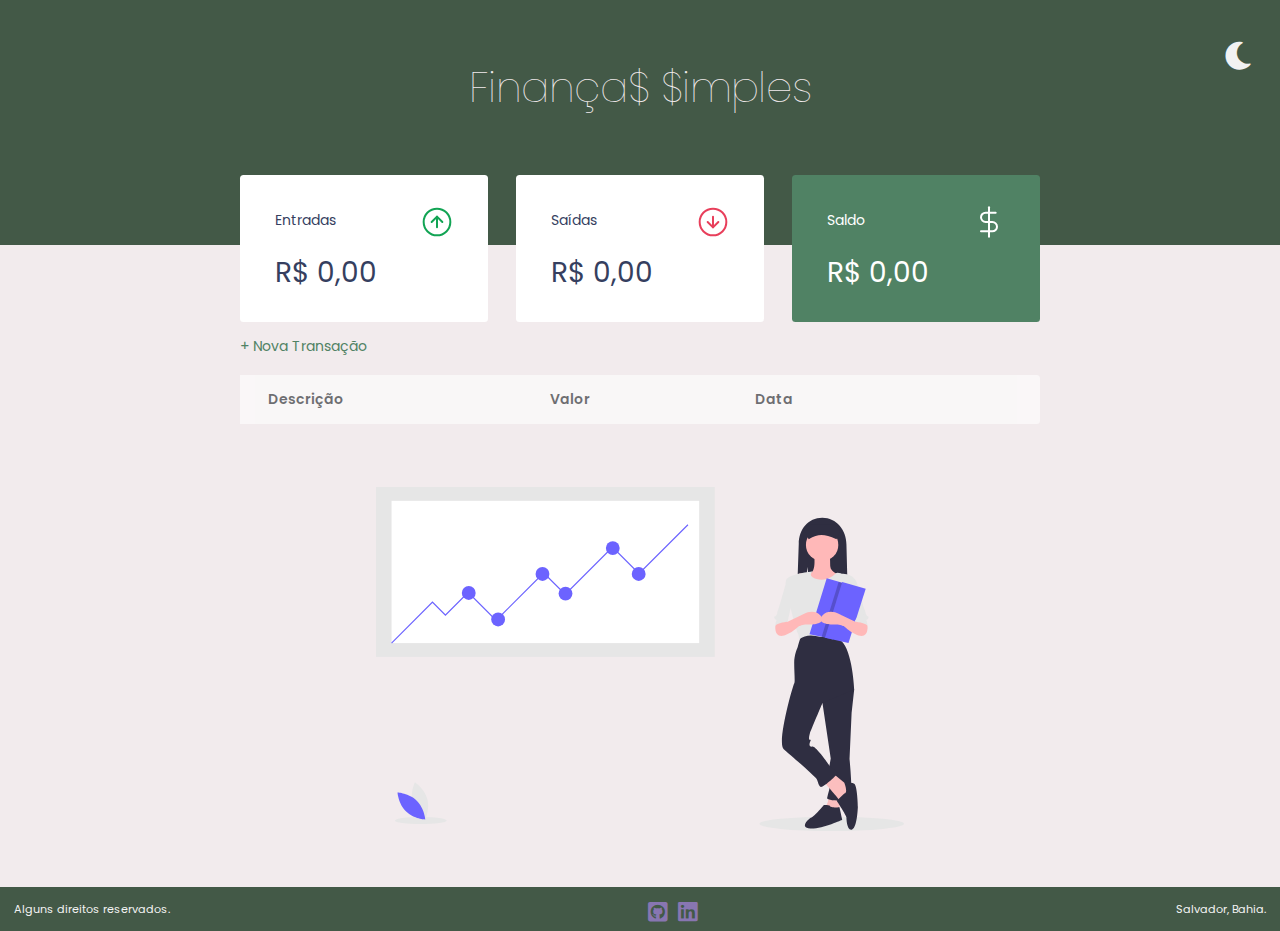
==== index.html @ 0ddb9c81 "Ferramenta de Edição concluída" ====
<!DOCTYPE html>
<html lang="pt-br">
  <head>
    <meta charset="UTF-8" />
    <meta name="viewport" content="width=device-width, initial-scale=1.0" />
    <title>FinançaS Simples</title>
    <link rel="stylesheet" type="text/css" href="./style/styles.css" />
    <link rel="preconnect" href="https://fonts.gstatic.com" />
    <link
      href="https://fonts.googleapis.com/css2?family=Poppins:ital,wght@0,100;0,200;0,400;0,700;1,100;1,400&display=swap"
      rel="stylesheet"
    />
    <link
      rel="stylesheet"
      href="https://cdnjs.cloudflare.com/ajax/libs/font-awesome/5.11.2/css/all.css"
    />
  </head>
  <body>
    <header>
      <div>
        <h1 id="logo">Finança$ $imples</h1>
      </div>

      <div class="btnTheme">
        <i id="dayNight" class="whiteMoon fas fa-moon fa-2x"></i>
      </div>
    </header>

    <main class="container">
      <div class="mainData">
        <section id="balance">
          <h2 class="sr-only">Balanço</h2>

          <div class="card">
            <div class='imgCard'>
              <h3>Entradas</h3>
              <img class='icone' src="./images/income.svg" alt="imagem de entradas" />
            </div>
              <p id="incomeDisplay"></p>           
          </div>
          <div class="card">
            <div class='imgCard'>
              <h3>Saídas</h3>
              <img class='icone' src="./images/expense.svg" alt="imagem de saídas" />
            </div>
            <p id="expenseDisplay"></p>          
          </div>
          <div class="card total">
            <div class='imgCard'>
              <h3>Saldo</h3>
              <img class='icone' src="./images/assets/total.svg" alt="total" />
            </div>
            <p id="totalDisplay"></p>          
          </div>
        </section>
        <section id="transactions">
          <h2 class="sr-only">Transações</h2>
          <a onclick="Modal.openClose()" href="#" class="button new"
            >+ Nova Transação</a
          >

          <table id="data-table">
            <thead>
              <tr>
                <th>Descrição</th>
                <th>Valor</th>
                <th>Data</th>
                <th class='smallerColumn'></th>
                <th class='smallerColumn'></th>
              </tr>
            </thead>
            <tbody></tbody>
          </table>
        </section>
      </div>

      <div class="divImgCenter">
        <img class="centerImage" src="./images/painel.svg" alt="painel" />
      </div>
    </main>

    <div class="modal-overlay">
      <div class="modal">
        <div id="form">
          <h2 class="h2">Nova Transação</h2>
          <form action="" onsubmit="Form.submit(event)">
            <div class="input-group">
              <label class="sr-only" for="description">Descrição</label>
              <input
                type="text"
                id="description"
                name="description"
                placeholder="Descrição"
              />
            </div>

            <div class="input-group">
              <label class="sr-only" for="amount">Valor</label>
              <input
                step="0.01"
                type="number"
                id="amount"
                name="amount"
                placeholder="0,00"
              />
              <small class="help-info"
                >Use o sinal - (negativo) para despesas e o sinal , (vírgula)
                para casas decimais.</small
              >
            </div>

            <div class="input-group">
              <label class="sr-only" for="date">Descrição</label>
              <input
                type="date"
                id="date"
                name="date"
                placeholder="01/01/2021"
                max="2999-01-01"
              />
            </div>

            <div class="input-group actions">
              <a onclick="Modal.openClose()" href="#" class="button cancel"
                ><span>Cancelar</span></a
              >
              <button id="savebtn">Salvar</button>
            </div>
          </form>
        </div>
      </div>
    </div>

    <footer>
      <div class='genericText'>
        Alguns direitos reservados.
      </div>
        <div class= 'socialMedia'>
            <a class='git' href="https://github.com/felipeblobo"><i class="fab fa-github-square fa-2x me-2"  style="color:#987dcad0;"></i></a>
            <a href="https://www.linkedin.com/in/felipelobo23/"><i class="fab fa-linkedin fa-2x" style="color:#987dcad0;"></i></a>
        </div>
        <div class= 'city'>
          Salvador, Bahia.
        </div>   
      
    </footer>

    <script type="text/javascript" src="./scripts/script.js"></script>
    <script type="text/javascript" src="./scripts/theme.js"></script>

  </body>
</html>

        <!-- <section>
         <form action="">
            <div class="form-group">

              <label for="firstDate">Data inicial</label>
              <input 
                type="date" 
                id="firstDate"
                class="date-range-filter"
                placeholder="01/01/2021">
            </div>
            <div class="form-group">
              <label for="lastDate">Data final</label>
              <input 
                type="date" 
                id="lastDate"
                class="date-range-filter"
                placeholder="30/01/2021">
            </div>
            <button type="submit">Pesquisar</button>
         </form>
       

        </section> -->
---- style/styles.css ----
/* -----------Global----------------- */
:root {
  --darkColor: #363f5f;
  --green: #508264;
  --kindPurple: #C0A4B5;
  --whiteBody: #F2EBED;
  --hoverGreen: #45A764;
  --cancelColor: #e92929a6;
  --hoverRed: #e41111;
  --strongGreen: #435947;
  --whiteVariation: #f2f2f2;
  --incomeColor: #276A39;
  --expenseColor: #e92929;
  --modalColor: #f0f2f5;
  --inputColor: #c5c5c5;
  --darkTitle: #e9e8ec;
  --darkModal: #151a22;
  --darkTheme: #0d1117;
  --yellow: #f3f34e;
  --edit: #6C63FF;
}

* {
  margin: 0;
  padding: 0;
  box-sizing: border-box;
}

html {
  font-size: 93.75%;
}

html::-webkit-scrollbar {
  width: 0.5rem;
}

html::-webkit-scrollbar-thumb {
  background-color: var(--kindPurple);
  border-radius: 0.2rem;
}

body {
  background: var(--whiteBody);
  font-family: "Poppins", sans-serif;
}

.container {
  width: min(90vw, 800px);
  margin: auto;
}

/* -----------titles----------------- */
h1 {
  font-size: 3rem;
}
.h2 {
  margin-top: 3.2rem;
  margin-bottom: 0.8rem;
  color: var(--darkColor);
  font-weight: normal;
}

.sr-only {
  position: absolute;
  width: 1px;
  height: 1px;
  border: solid 1px solid;
  padding: 0;
  margin: -1px;
  overflow: hidden;
  clip: rect(0, 0, 0, 0);
  white-space: nowrap;
  border-width: 0;
}

/* -----------Links e Buttons----------------- */

a {
  color: var(--green);
  text-decoration: none;
}

a:hover {
  color: var(--hoverGreen);
}

.button.new {
  display: inline-block;
  margin-bottom: 0.8rem;
}

#savebtn {
  width: 100%;
  height: 50px;
  border: none;
  color: var(--whiteBody);
  background: var(--green);
  padding: 0;
  border-radius: 0.25rem;
  cursor: pointer;
  font-size: 1rem;
}

#savebtn:hover {
  background: var(--hoverGreen);
}

.button.cancel {
  line-height: 50px;
  padding: 0;
  height: 50px;
  text-align: center;
  width: 250px;
  cursor: pointer;
  color: var(--whiteBody);
  transition: all 0.5s;
  position: relative;
}

.button.cancel span {
  z-index: 2;
  display: block;
  position: absolute;
  width: 100%;
  height: 100%;
}

.button.cancel::before {
  content: "";
  position: absolute;
  top: 0;
  left: 0;
  width: 100%;
  height: 100%;
  z-index: 1;
  transition: all 0.5s;

  background-color: var(--cancelColor);

  border-radius: 0.25rem;
}

.button.cancel::after {
  content: "";
  position: absolute;
  top: 0;
  left: 0;
  width: 100%;
  height: 100%;
  z-index: 1;
  transition: all 0.5s;
  background-color: var(--cancelColor);

  border-radius: 0.25rem;
}

.button.cancel:hover::before {
  transform: rotate(-45deg);
  background-color: var(--hoverRed);
}

.button.cancel:hover::after {
  transform: rotate(45deg);
  background-color: var(--hoverRed);
}

/* -----------header----------------- */

header {
  background-color: var(--strongGreen);
  padding: 4rem 0 9rem;
  text-align: center;
}

#logo {
  font-weight: 100;
  color: var(--whiteBody);
}

/* -----------balance----------------- */

#balance {
  margin-top: -5rem;
}

#balance h2 {
  color: var(--whiteVariation);
  margin-top: 0;
}

/* -----------cards----------------- */
.card {
  background: white;
  padding: 2rem;
  border-radius: 0.25rem;
  margin-bottom: 1rem;
  color: var(--darkColor);
  justify-content: space-between;
  overflow: auto;
}

.card h3 {
  font-weight: normal;
  font-size: 1rem;
  padding: .5rem 0 0 .5rem;
}

.card p {
  font-size: 2rem;
  line-height: 3rem;
  margin-top: 1rem;
  padding: 0 0 0 0.5rem;
}

.card.total {
  background-color: var(--green);
  color: white;
}
.redCard {
  background: var(--expenseColor) !important;
  color: white;

}

.imgCard {
  display: flex;
  justify-content: space-between;
}

/* -----------imagens----------------- */
#logoImage {
  width: 7%;
}

td img {
  cursor: pointer;
}

#total-logo {
  color: white;
}

.icone {
    margin: .2rem .5rem 0 0;
}

.divImgCenter {
  display: flex;
  justify-content: center;
}

.centerImage {
  width: 80%;
  padding: 4rem;
}

/* -----------transactions----------------- */

#transactions {
  display: block;
  overflow-x: auto;
}

/* -----------table----------------- */

#data-table {
  width: 100%;
  border-spacing: 0 0.5rem;
  color: var(--kindPurple);
}

table thead tr th:firt-child,
table thead tr td:firt-child {
  border-radius: 0.25rem 0 0 0.25rem;
}

table thead tr th:last-child,
table thead tr td:last-child {
  border-radius: 0 0.25rem 0.25rem 0;
}

table th {
  background: white;
  font-weight: 600;
  padding: 1rem 2rem;
  text-align: left;
  color: var(--darkModal);
}

table tr {
  opacity: 0.6;
}
table tr:hover {
  opacity: 1;
}

table td {
  background: white;
  padding: 1rem 2rem;
}

td.description,
td.date {
  color: var(--darkColor);
}

td.income {
  color: var(--incomeColor);
}

td.expense {
  color: var(--expenseColor);
}

.smallerColumn {
  width: 5%;
}

.fa-pencil-alt {
  color: var(--edit);
  cursor: pointer;
}

/* -----------modal----------------- */
.modal-overlay {
  width: 100%;
  height: 100%;
  background-color: rgba(0, 0, 0, 0.7);
  position: fixed;
  top: 0;
  display: flex;
  align-items: center;
  justify-content: center;
  opacity: 0;
  visibility: hidden;
}

.modal-overlay.active {
  opacity: 1;
  visibility: visible;
}

.modal {
  background: var(--modalColor);
  padding: 2.4rem;
  position: relative;
  width: 80%;
  max-width: 500px;
}

/* -----------form----------------- */

#form h2 {
  margin-top: 0;
}

input {
  border: none;
  border-radius: 0.2rem;
  padding: 0.8rem;
  width: 100%;
}

.input-group {
  margin-top: 0.8rem;
}

.input-group small {
  opacity: 0.4;
  margin-top: 1rem;
}

#amount {
  margin-bottom: 0.3rem;
}

.input-group.actions {
  display: flex;
  justify-content: space-between;
  align-items: center;
  margin-top: 3rem;
}

.input-group.actions .button,
.input-group.actions #savebtn {
  width: 40%;
}

/* -----------footer----------------- */
footer {
  display: flex;
  justify-content: space-between;
  font-size: 80%;
  padding: 1rem 1rem 0.4rem 1rem;
  color: var(--whiteVariation);
  opacity: 0.6rem;
  background-color: var(--strongGreen);
}

.git {
  margin-right: 0.5rem;
}

/* -----------theme----------------- */
.btnTheme {
  position: absolute;
  right: 2rem;
  top: 3rem;
  cursor: pointer;
}

input {
  background-color: var(--inputColor);
}

.darkTitle {
  color: #858181;
}

.dark-modal {
  background-color: var(--darkModal);
  color: var(--kindPurple);
  border: 1px solid #858181;

}

.dark-theme {
  background-color: var(--darkTheme);
}

.dark-header,
.dark-footer {
  background-color: var(--darkModal);
}
.yellowSun {
  color: var(--yellow);
}
.whiteMoon {
  color: var(--whiteVariation);
}

/* -----------media query----------------- */

@media (max-width: 650px) {
  .centerImage {
    width: 100%;
    padding: 2rem;
  }

  .btnTheme {
    position: absolute;
    right: 2rem;
    top: 1rem;
  }

  footer {
    font-size: 50%;
  }
}

@media (min-width: 800px) {
  html {
    font-size: 87.5%;
    /*14px*/
  }

  #balance {
    display: grid;
    grid-template-columns: repeat(3, 1fr);
    grid-gap: 2rem;
  }
}
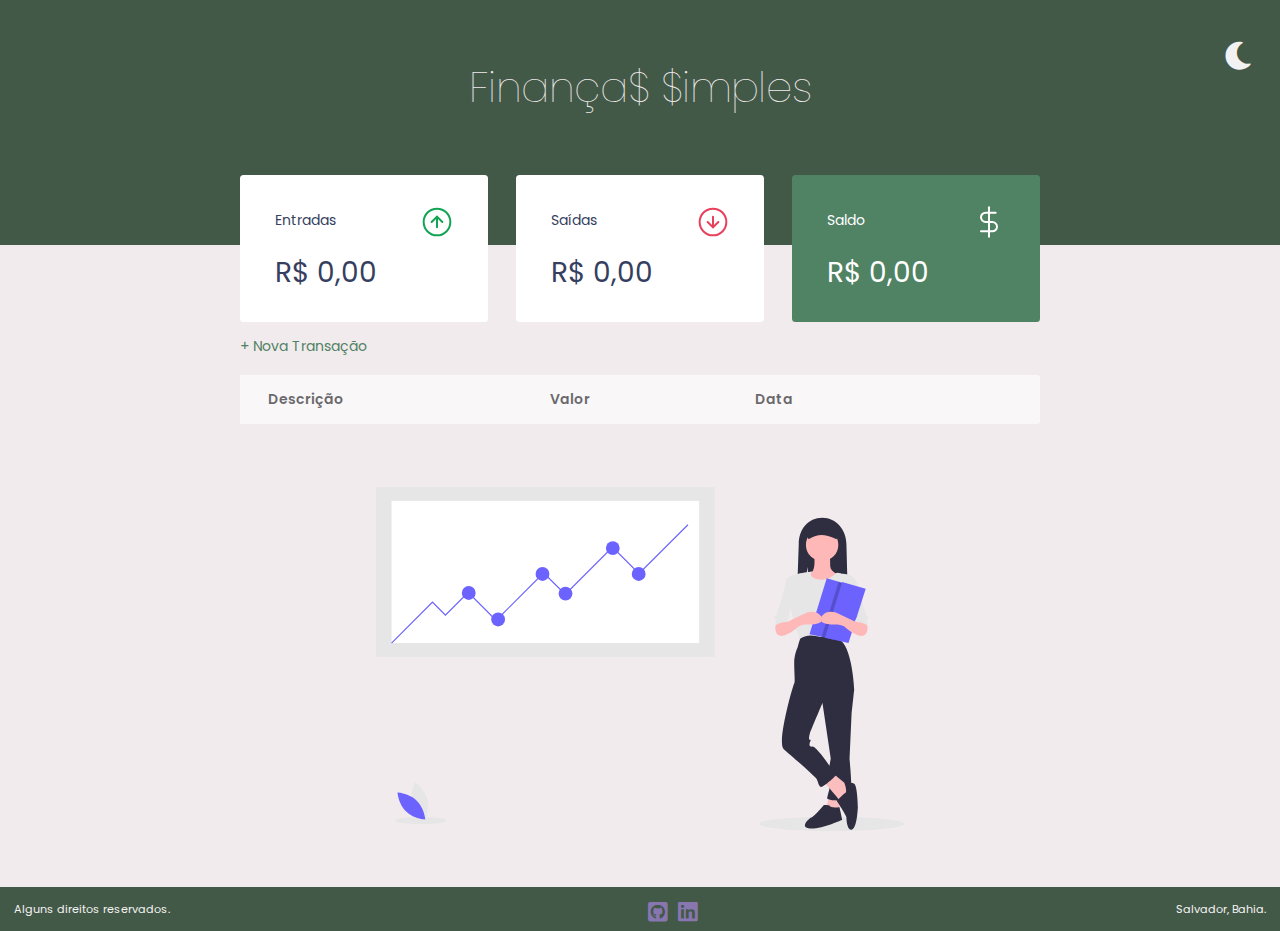
==== commit 86472d37: "Adequando edição" ====
--- a/index.html
+++ b/index.html
@@ -122,9 +122,9 @@
 
             <div class="input-group actions">
               <a onclick="Modal.openClose()" href="#" class="button cancel"
-                ><span>Cancelar</span></a
-              >
+                ><span>Cancelar</span></a>
               <button id="savebtn">Salvar</button>
+                            
             </div>
           </form>
         </div>
@@ -151,27 +151,4 @@
   </body>
 </html>
 
-        <!-- <section>
-         <form action="">
-            <div class="form-group">
-
-              <label for="firstDate">Data inicial</label>
-              <input 
-                type="date" 
-                id="firstDate"
-                class="date-range-filter"
-                placeholder="01/01/2021">
-            </div>
-            <div class="form-group">
-              <label for="lastDate">Data final</label>
-              <input 
-                type="date" 
-                id="lastDate"
-                class="date-range-filter"
-                placeholder="30/01/2021">
-            </div>
-            <button type="submit">Pesquisar</button>
-         </form>
-       
-
-        </section> -->+        --- a/style/styles.css
+++ b/style/styles.css
@@ -14,10 +14,11 @@
   --modalColor: #f0f2f5;
   --inputColor: #c5c5c5;
   --darkTitle: #e9e8ec;
-  --darkModal: #151a22;
-  --darkTheme: #0d1117;
+  --darkModal: #0d1117;
+  --darkTheme: #151a22;
   --yellow: #f3f34e;
   --edit: #6C63FF;
+
 }
 
 * {
@@ -99,6 +100,7 @@
   border-radius: 0.25rem;
   cursor: pointer;
   font-size: 1rem;
+  
 }
 
 #savebtn:hover {
@@ -313,7 +315,7 @@
 }
 
 .smallerColumn {
-  width: 5%;
+  width: 3%;
 }
 
 .fa-pencil-alt {
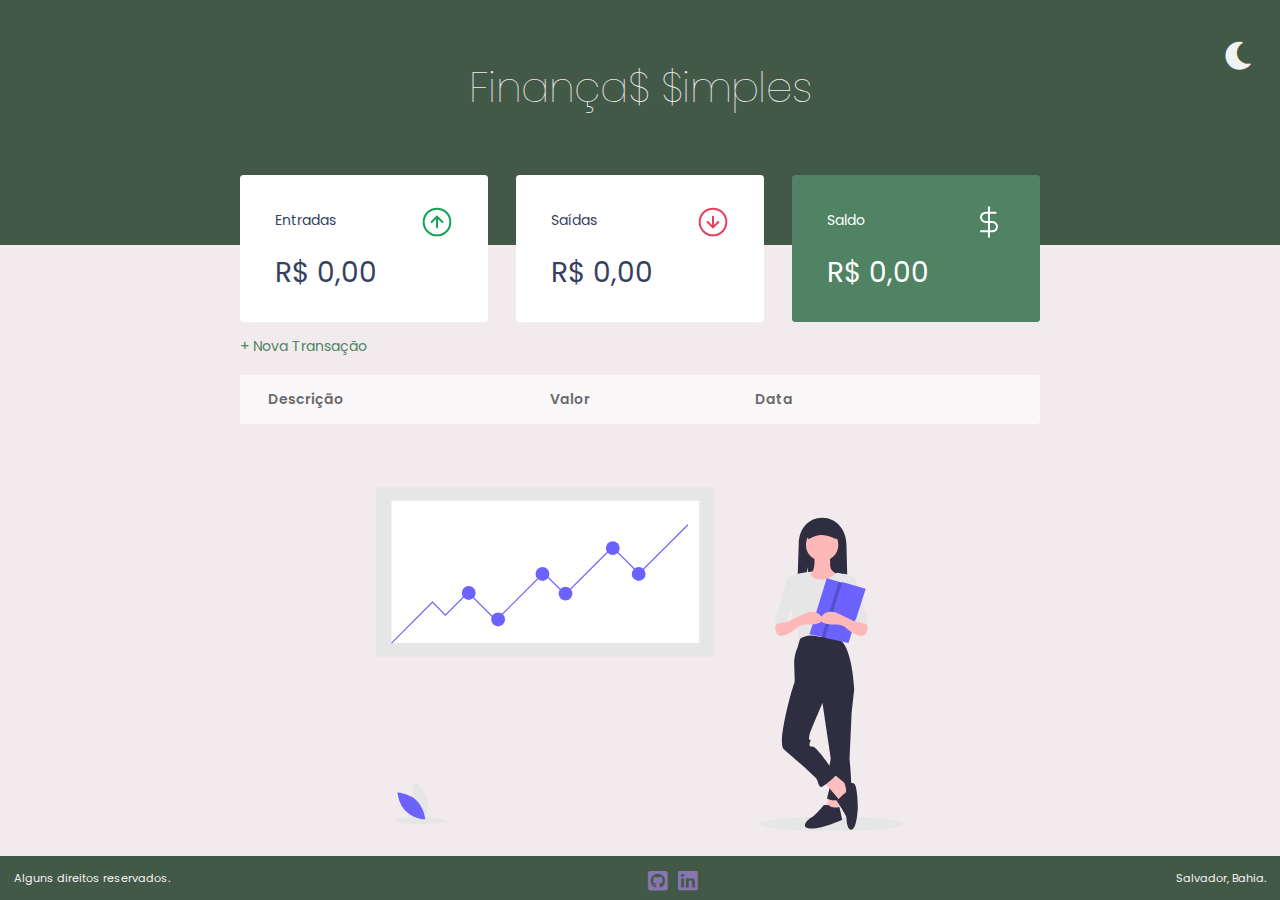
==== commit 3bbd2da7: "footer adequado" ====
--- a/index.html
+++ b/index.html
@@ -16,134 +16,138 @@
     />
   </head>
   <body>
-    <header>
-      <div>
-        <h1 id="logo">Finança$ $imples</h1>
-      </div>
-
-      <div class="btnTheme">
-        <i id="dayNight" class="whiteMoon fas fa-moon fa-2x"></i>
-      </div>
-    </header>
-
-    <main class="container">
-      <div class="mainData">
-        <section id="balance">
-          <h2 class="sr-only">Balanço</h2>
-
-          <div class="card">
-            <div class='imgCard'>
-              <h3>Entradas</h3>
-              <img class='icone' src="./images/income.svg" alt="imagem de entradas" />
+    <div class="page-container">
+      <header>
+        <div>
+          <h1 id="logo">Finança$ $imples</h1>
+        </div>
+  
+        <div class="btnTheme">
+          <i id="dayNight" class="whiteMoon fas fa-moon fa-2x"></i>
+        </div>
+      </header>
+  
+      <main class="container">
+        <div class="mainData">
+          <section id="balance">
+            <h2 class="sr-only">Balanço</h2>
+  
+            <div class="card">
+              <div class='imgCard'>
+                <h3>Entradas</h3>
+                <img class='icone' src="./images/income.svg" alt="imagem de entradas" />
+              </div>
+                <p id="incomeDisplay"></p>           
             </div>
-              <p id="incomeDisplay"></p>           
+            <div class="card">
+              <div class='imgCard'>
+                <h3>Saídas</h3>
+                <img class='icone' src="./images/expense.svg" alt="imagem de saídas" />
+              </div>
+              <p id="expenseDisplay"></p>          
+            </div>
+            <div class="card total">
+              <div class='imgCard'>
+                <h3>Saldo</h3>
+                <img class='icone' src="./images/assets/total.svg" alt="total" />
+              </div>
+              <p id="totalDisplay"></p>          
+            </div>
+          </section>
+          <section id="transactions">
+            <h2 class="sr-only">Transações</h2>
+            <a onclick="Modal.openClose()" href="#" class="button new"
+              >+ Nova Transação</a
+            >
+  
+            <table id="data-table">
+              <thead>
+                <tr>
+                  <th>Descrição</th>
+                  <th>Valor</th>
+                  <th>Data</th>
+                  <th class='smallerColumn'></th>
+                  <th class='smallerColumn'></th>
+                </tr>
+              </thead>
+              <tbody></tbody>
+            </table>
+          </section>
+        </div>
+  
+        <div class="divImgCenter">
+          <img class="centerImage" src="./images/painel.svg" alt="painel" />
+        </div>
+      </main>
+  
+      <div class="modal-overlay">
+        <div class="modal">
+          <div id="form">
+            <h2 class="h2">Nova Transação</h2>
+            <form action="" onsubmit="Form.submit(event)">
+              <div class="input-group">
+                <label class="sr-only" for="description">Descrição</label>
+                <input
+                  type="text"
+                  id="description"
+                  name="description"
+                  placeholder="Descrição"
+                />
+              </div>
+  
+              <div class="input-group">
+                <label class="sr-only" for="amount">Valor</label>
+                <input
+                  step="0.01"
+                  type="number"
+                  id="amount"
+                  name="amount"
+                  placeholder="0,00"
+                />
+                <small class="help-info"
+                  >Use o sinal - (negativo) para despesas e o sinal , (vírgula)
+                  para casas decimais.</small
+                >
+              </div>
+  
+              <div class="input-group">
+                <label class="sr-only" for="date">Descrição</label>
+                <input
+                  type="date"
+                  id="date"
+                  name="date"
+                  placeholder="01/01/2021"
+                  max="2999-01-01"
+                />
+              </div>
+  
+              <div class="input-group actions">
+                <a onclick="Modal.openClose()" href="#" class="button cancel"
+                  ><span>Cancelar</span></a>
+                <button id="savebtn">Salvar</button>
+                              
+              </div>
+            </form>
           </div>
-          <div class="card">
-            <div class='imgCard'>
-              <h3>Saídas</h3>
-              <img class='icone' src="./images/expense.svg" alt="imagem de saídas" />
-            </div>
-            <p id="expenseDisplay"></p>          
-          </div>
-          <div class="card total">
-            <div class='imgCard'>
-              <h3>Saldo</h3>
-              <img class='icone' src="./images/assets/total.svg" alt="total" />
-            </div>
-            <p id="totalDisplay"></p>          
-          </div>
-        </section>
-        <section id="transactions">
-          <h2 class="sr-only">Transações</h2>
-          <a onclick="Modal.openClose()" href="#" class="button new"
-            >+ Nova Transação</a
-          >
-
-          <table id="data-table">
-            <thead>
-              <tr>
-                <th>Descrição</th>
-                <th>Valor</th>
-                <th>Data</th>
-                <th class='smallerColumn'></th>
-                <th class='smallerColumn'></th>
-              </tr>
-            </thead>
-            <tbody></tbody>
-          </table>
-        </section>
-      </div>
-
-      <div class="divImgCenter">
-        <img class="centerImage" src="./images/painel.svg" alt="painel" />
-      </div>
-    </main>
-
-    <div class="modal-overlay">
-      <div class="modal">
-        <div id="form">
-          <h2 class="h2">Nova Transação</h2>
-          <form action="" onsubmit="Form.submit(event)">
-            <div class="input-group">
-              <label class="sr-only" for="description">Descrição</label>
-              <input
-                type="text"
-                id="description"
-                name="description"
-                placeholder="Descrição"
-              />
-            </div>
-
-            <div class="input-group">
-              <label class="sr-only" for="amount">Valor</label>
-              <input
-                step="0.01"
-                type="number"
-                id="amount"
-                name="amount"
-                placeholder="0,00"
-              />
-              <small class="help-info"
-                >Use o sinal - (negativo) para despesas e o sinal , (vírgula)
-                para casas decimais.</small
-              >
-            </div>
-
-            <div class="input-group">
-              <label class="sr-only" for="date">Descrição</label>
-              <input
-                type="date"
-                id="date"
-                name="date"
-                placeholder="01/01/2021"
-                max="2999-01-01"
-              />
-            </div>
-
-            <div class="input-group actions">
-              <a onclick="Modal.openClose()" href="#" class="button cancel"
-                ><span>Cancelar</span></a>
-              <button id="savebtn">Salvar</button>
-                            
-            </div>
-          </form>
         </div>
       </div>
+  
+      <footer>
+        <div class='genericText'>
+          Alguns direitos reservados.
+        </div>
+          <div class= 'socialMedia'>
+              <a class='git' href="https://github.com/felipeblobo"><i class="fab fa-github-square fa-2x me-2"  style="color:#987dcad0;"></i></a>
+              <a href="https://www.linkedin.com/in/felipelobo23/"><i class="fab fa-linkedin fa-2x" style="color:#987dcad0;"></i></a>
+          </div>
+          <div class= 'city'>
+            Salvador, Bahia.
+          </div>   
+        
+      </footer>
+
     </div>
-
-    <footer>
-      <div class='genericText'>
-        Alguns direitos reservados.
-      </div>
-        <div class= 'socialMedia'>
-            <a class='git' href="https://github.com/felipeblobo"><i class="fab fa-github-square fa-2x me-2"  style="color:#987dcad0;"></i></a>
-            <a href="https://www.linkedin.com/in/felipelobo23/"><i class="fab fa-linkedin fa-2x" style="color:#987dcad0;"></i></a>
-        </div>
-        <div class= 'city'>
-          Salvador, Bahia.
-        </div>   
-      
-    </footer>
+    
 
     <script type="text/javascript" src="./scripts/script.js"></script>
     <script type="text/javascript" src="./scripts/theme.js"></script>
--- a/style/styles.css
+++ b/style/styles.css
@@ -45,6 +45,11 @@
   font-family: "Poppins", sans-serif;
 }
 
+.page-container {
+  position: relative;
+  min-height: 100vh;
+}
+
 .container {
   width: min(90vw, 800px);
   margin: auto;
@@ -390,6 +395,9 @@
 
 /* -----------footer----------------- */
 footer {
+  position: absolute;
+  bottom: 0;
+  width: 100%;
   display: flex;
   justify-content: space-between;
   font-size: 80%;
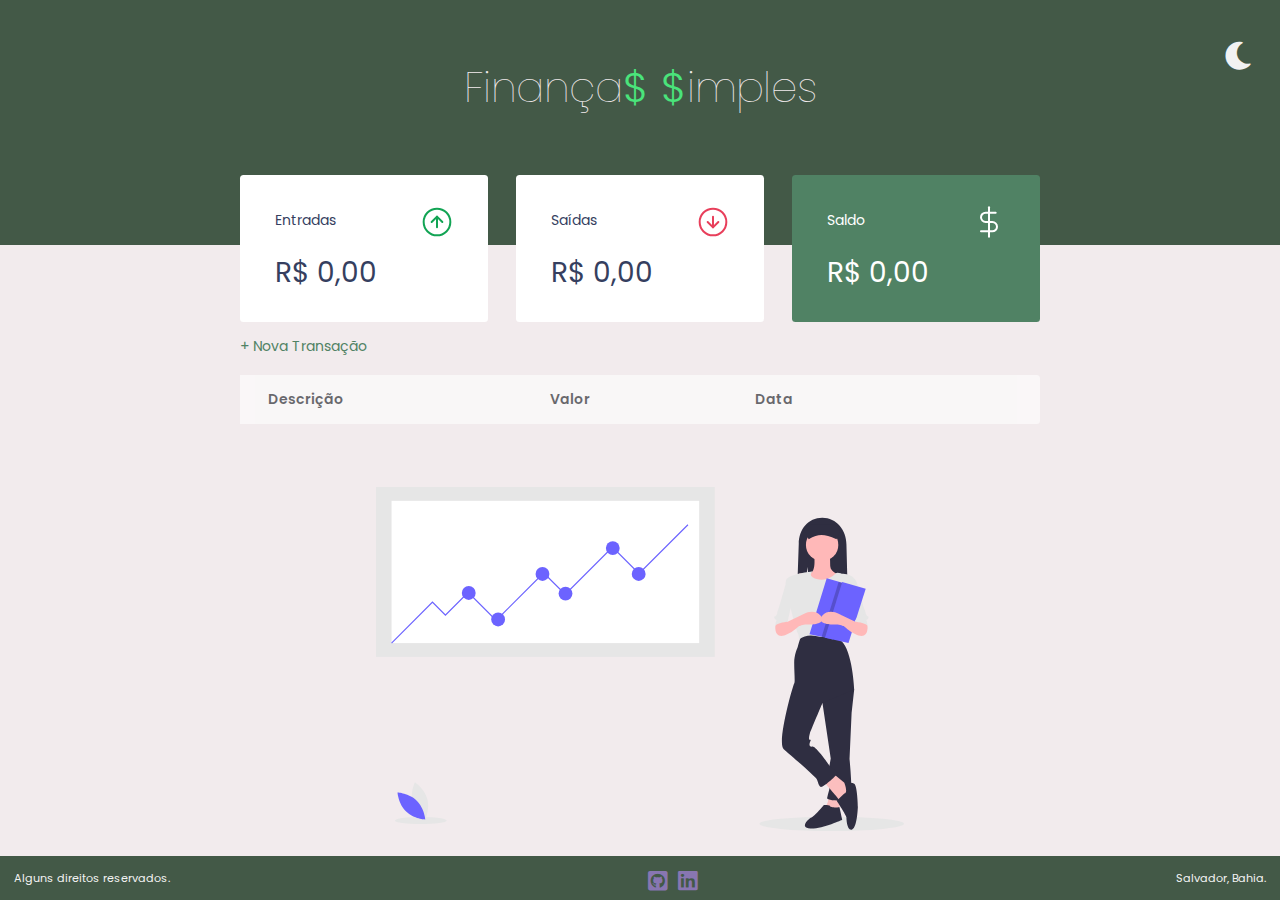
==== commit 040ec3d8: "Ajustando titulo" ====
--- a/index.html
+++ b/index.html
@@ -19,7 +19,7 @@
     <div class="page-container">
       <header>
         <div>
-          <h1 id="logo">Finança$ $imples</h1>
+          <h1 id="logo">Finança<span class='greenTitle'>$</span> <span class='greenTitle'>$</span>imples</h1>
         </div>
   
         <div class="btnTheme">
--- a/style/styles.css
+++ b/style/styles.css
@@ -18,6 +18,7 @@
   --darkTheme: #151a22;
   --yellow: #f3f34e;
   --edit: #6C63FF;
+  --greenTitle: #4ae47b;
 
 }
 
@@ -184,6 +185,12 @@
   color: var(--whiteBody);
 }
 
+.greenTitle {
+  color: var(--greenTitle);
+  font-weight:300;
+}
+
+
 /* -----------balance----------------- */
 
 #balance {
